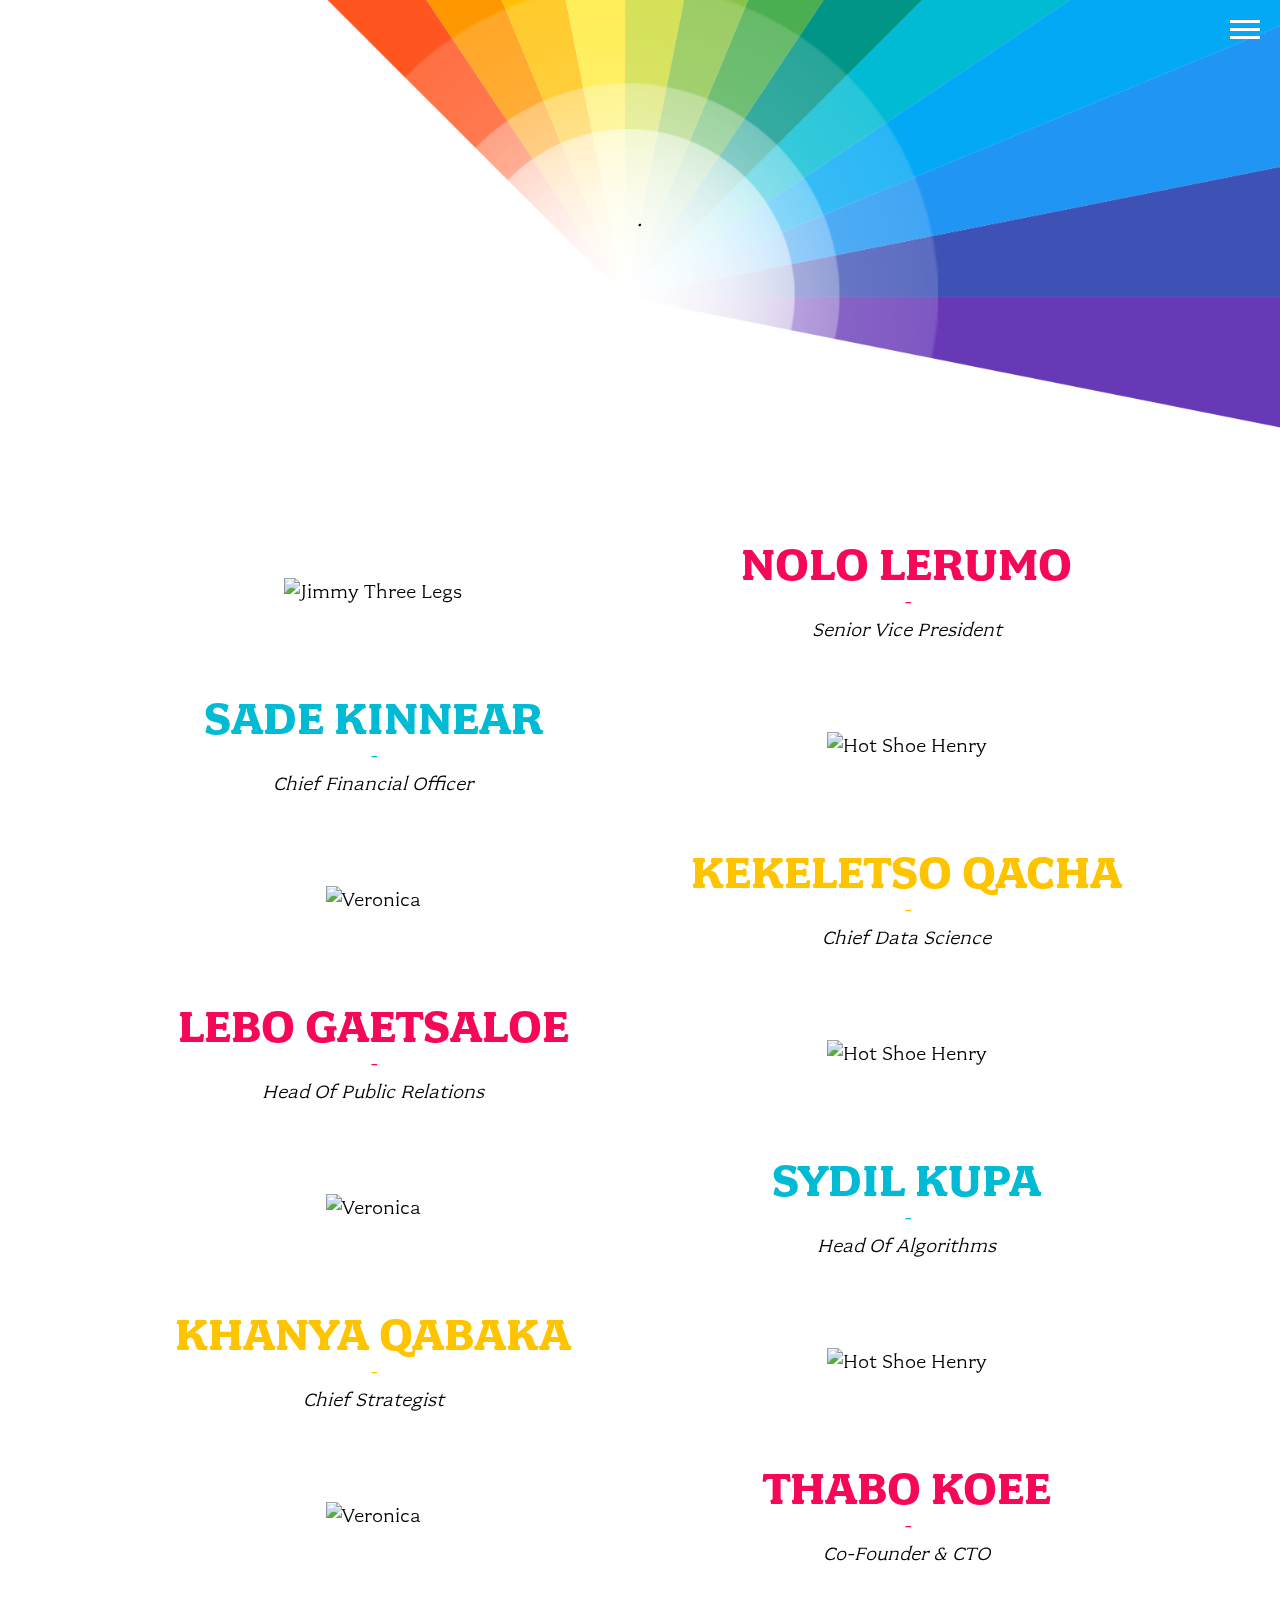
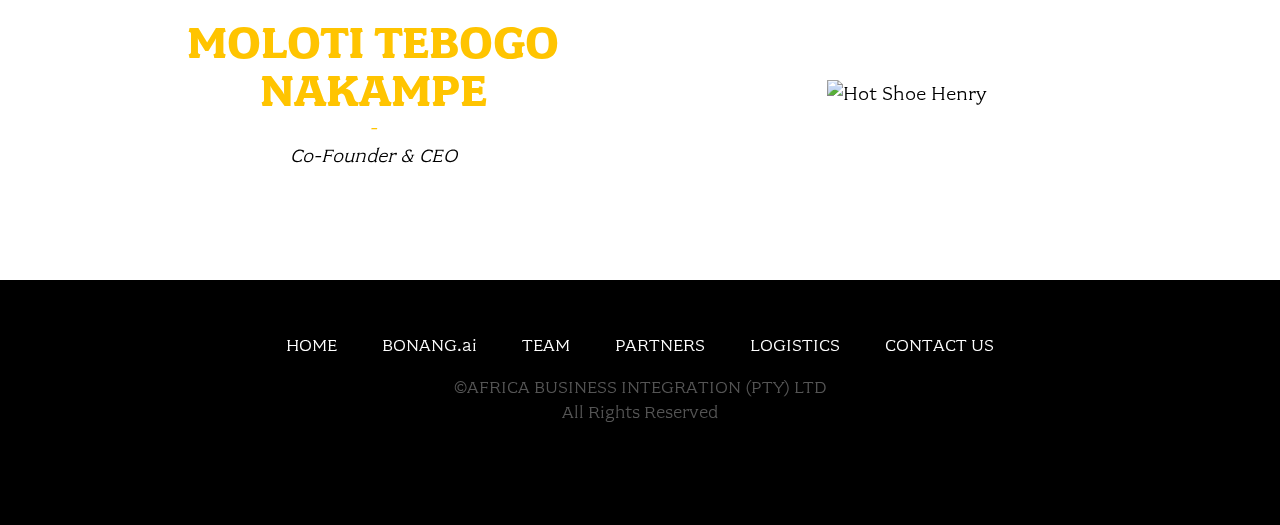
==== bonang.html @ 04b6ffc6 "Initial commit" ====
﻿<!doctype html>
<html class="no-js" lang="">
<head>
    <meta charset="utf-8">
    <meta name="description" content="">
    <meta name="viewport" content="width=device-width, initial-scale=1">
    <title>TEAM</title>

    <link rel="stylesheet" href="css/font.css">
    <link rel="stylesheet" href="css/main.css">

    <script src="js/vendor/modernizr.js"></script>
</head>
<body class="page-bonang">

    <header class="site-header">
        <div class="site-logo dark">TEAM</div>

        <div class="row column medium-8 large-6 xlarge-5 xxlarge-4">
            <h1 class="title"> </h1>
            <p class="content">
                .
            </p>
        </div>

        <nav class="site-nav">
            <ul>
                <li><a href="index.html">HOME</a></li>
                <li><a href="unicorns.html">BONANG.ai</a></li>
                <li><a href="bonang.html">TEAM</a></li>
                <li><a href="investors.html">PARTNERS</a></li>
                <li><a href="faq.html">LOGISTICS</a></li>
                <li><a href="apply.html">CONTACT US</a></li>
            </ul>
        </nav>
        <button type="button" class="btn-menu"><span>Menu</span></button>
    </header>


    <section class="bonang-list">
        <div class="row">
            <div class="bonang jimmy">
                <div class="columns medium-5 large-6 xlarge-5 xlarge-offset-1">
                    <img src="images/nolo.png" alt="Jimmy Three Legs">
                </div>

                <div class="columns medium-7 large-6 xlarge-5 xxlarge-4">
                    <h2 class="title">Nolo Lerumo</h2>
                    <div class="subtitle"></div>
                    <p class="content">
                        Senior Vice President
                    </p>
                </div>
            </div>
        </div>

        <div class="row">
            <div class="bonang henry">
                <div class="columns medium-5 medium-push-7 large-6 large-push-6 xlarge-5 xlarge-offset-1 xlarge-push-5">
                    <img src="images/sade.png" alt="Hot Shoe Henry">
                </div>

                <div class="columns medium-7 medium-pull-5 large-6 large-pull-6 xlarge-5 xlarge-pull-5 xxlarge-4 xxlarge-offset-1">
                    <h2 class="title">Sade Kinnear</h2>
                    <div class="subtitle"></div>
                    <p class="content">
                        Chief Financial Officer
                    </p>
                </div>
            </div>
        </div>

        <div class="row">
            <div class="bonang veronica">
                <div class="columns medium-5 large-6 xlarge-5 xlarge-offset-1">
                    <img src="images/keke.png" alt="Veronica">
                </div>

                <div class="columns medium-7 large-6 xlarge-5 xxlarge-4">
                    <h2 class="title">Kekeletso Qacha</h2>
                    <div class="subtitle"></div>
                    <p class="content">
                        Chief Data Science
                    </p>
                </div>
            </div>
        </div>

        <div class="row">
            <div class="bonang mol">
                <div class="columns medium-5 medium-push-7 large-6 large-push-6 xlarge-5 xlarge-offset-1 xlarge-push-5">
                    <img src="images/Lebo.png" alt="Hot Shoe Henry">
                </div>

                <div class="columns medium-7 medium-pull-5 large-6 large-pull-6 xlarge-5 xlarge-pull-5 xxlarge-4 xxlarge-offset-1">
                    <h2 class="title">Lebo Gaetsaloe</h2>
                    <div class="subtitle"></div>
                    <p class="content">
                        Head Of Public Relations
                    </p>
                </div>
            </div>
        </div>

        <div class="row">
            <div class="bonang thabo">
                <div class="columns medium-5 large-6 xlarge-5 xlarge-offset-1">
                    <img src="images/Sydil.png" alt="Veronica">
                </div>

                <div class="columns medium-7 large-6 xlarge-5 xxlarge-4">
                    <h2 class="title">Sydil Kupa</h2>
                    <div class="subtitle"></div>
                    <p class="content">
                        Head Of Algorithms
                    </p>
                </div>
            </div>
        </div>

        <div class="row">
            <div class="bonang nolo">
                <div class="columns medium-5 medium-push-7 large-6 large-push-6 xlarge-5 xlarge-offset-1 xlarge-push-5">
                    <img src="images/khanya.png" alt="Hot Shoe Henry">
                </div>

                <div class="columns medium-7 medium-pull-5 large-6 large-pull-6 xlarge-5 xlarge-pull-5 xxlarge-4 xxlarge-offset-1">
                    <h2 class="title">Khanya Qabaka</h2>
                    <div class="subtitle"></div>
                    <p class="content">
                        Chief Strategist
                    </p>
                </div>
            </div>
        </div>

        <div class="row">
            <div class="bonang sade">
                <div class="columns medium-5 large-6 xlarge-5 xlarge-offset-1">
                    <img src="images/thabo.png" alt="Veronica">
                </div>

                <div class="columns medium-7 large-6 xlarge-5 xxlarge-4">
                    <h2 class="title">Thabo Koee</h2>
                    <div class="subtitle"></div>
                    <p class="content">
                        Co-Founder &amp; CTO
                    </p>
                </div>
            </div>
        </div>

        <div class="row">
            <div class="bonang nolo">
                <div class="columns medium-5 medium-push-7 large-6 large-push-6 xlarge-5 xlarge-offset-1 xlarge-push-5">
                    <img src="images/mol.png" alt="Hot Shoe Henry">
                </div>

                <div class="columns medium-7 medium-pull-5 large-6 large-pull-6 xlarge-5 xlarge-pull-5 xxlarge-4 xxlarge-offset-1">
                    <h2 class="title">Moloti Tebogo Nakampe</h2>
                    <div class="subtitle"></div>
                    <p class="content">
                        Co-Founder &amp; CEO
                    </p>
                </div>
            </div>
        </div>
    </section>

    <footer class="site-footer">
        <div class="row column">
            <nav class="footer-nav">
                <ul>
                    <li><a href="index.html">HOME</a></li>
                    <li><a href="unicorns.html">BONANG.ai</a></li>
                    <li><a href="bonang.html">TEAM</a></li>
                    <li><a href="investors.html">PARTNERS</a></li>
                    <li><a href="faq.html">LOGISTICS</a></li>
                    <li><a href="apply.html">CONTACT US</a></li>
                </ul>
            </nav>
        </div>

        <div class="row column">
            <div class="footer-legal">
                &copy;AFRICA BUSINESS INTEGRATION (PTY) LTD<br>
                All Rights Reserved
            </div>
        </div>
    </footer>

    <script src="js/vendor.js"></script>

    <script src="js/main.js"></script>
</body>
</html>
---- css/font.css ----
@font-face {
    font-family: "fairplex-wide";
    font-style: normal;
    font-weight: 400;
    src: url("../fonts/fairplex-wide-n4.woff") format("woff2");
}
@font-face {
    font-family: "fairplex-wide";
    font-style: normal;
    font-weight: 700;
    src: url("../fonts/fairplex-wide-n7.woff") format("woff2");
}
---- css/main.css ----
/*! normalize.css v4.2.0 | MIT License | github.com/necolas/normalize.css */html{font-family:sans-serif;line-height:1.15;-ms-text-size-adjust:100%;-webkit-text-size-adjust:100%}body{margin:0}article,aside,footer,header,nav,section{display:block}h1{font-size:2em;margin:.67em 0}figcaption,figure,main{display:block}figure{margin:1em 40px}hr{box-sizing:content-box;height:0;overflow:visible}pre{font-family:monospace,monospace;font-size:1em}a{background-color:transparent;-webkit-text-decoration-skip:objects}a:active,a:hover{outline-width:0}abbr[title]{border-bottom:none;text-decoration:underline;text-decoration:underline dotted}b,strong{font-weight:inherit;font-weight:bolder}code,kbd,samp{font-family:monospace,monospace;font-size:1em}dfn{font-style:italic}mark{background-color:#ff0;color:#000}small{font-size:80%}sub,sup{font-size:75%;line-height:0;position:relative;vertical-align:baseline}sub{bottom:-.25em}sup{top:-.5em}audio,video{display:inline-block}audio:not([controls]){display:none;height:0}img{border-style:none}svg:not(:root){overflow:hidden}button,input,optgroup,select,textarea{font:inherit;margin:0}optgroup{font-weight:700}button,input{overflow:visible}button,select{text-transform:none}[type=reset],[type=submit],button,html [type=button]{-webkit-appearance:button;cursor:pointer}[type=button]::-moz-focus-inner,[type=reset]::-moz-focus-inner,[type=submit]::-moz-focus-inner,button::-moz-focus-inner{border-style:none;padding:0}[type=button]:-moz-focusring,[type=reset]:-moz-focusring,[type=submit]:-moz-focusring,button:-moz-focusring{outline:1px dotted ButtonText}fieldset{border:1px solid silver;margin:0 2px;padding:.35em .625em .75em}legend{box-sizing:border-box;color:inherit;display:table;max-width:100%;padding:0;white-space:normal}progress{display:inline-block;vertical-align:baseline}textarea{overflow:auto}[type=checkbox],[type=radio]{box-sizing:border-box;padding:0}[type=number]::-webkit-inner-spin-button,[type=number]::-webkit-outer-spin-button{height:auto}[type=search]{-webkit-appearance:textfield;outline-offset:-2px}[type=search]::-webkit-search-cancel-button,[type=search]::-webkit-search-decoration{-webkit-appearance:none}::-webkit-file-upload-button{-webkit-appearance:button;font:inherit}details,menu{display:block}summary{display:list-item}canvas{display:inline-block}[hidden],template{display:none}.row{max-width:96.875rem;margin-left:auto;margin-right:auto}.row:after,.row:before{content:' ';display:table}.row:after{clear:both}.row.collapse>.column,.row.collapse>.columns{padding-left:0;padding-right:0}.row .row{max-width:none;margin-left:-.625rem;margin-right:-.625rem}@media screen and (min-width:40em){.row .row{margin-left:-.9375rem;margin-right:-.9375rem}}.row .row.collapse{margin-left:0;margin-right:0}.row.expanded{max-width:none}.row.expanded .row{margin-left:auto;margin-right:auto}.column,.columns{width:100%;float:left;padding-left:.625rem;padding-right:.625rem}@media screen and (min-width:40em){.column,.columns{padding-left:.9375rem;padding-right:.9375rem}}.column:last-child:not(:first-child),.columns:last-child:not(:first-child){float:right}.column.end:last-child:last-child,.end.columns:last-child:last-child{float:left}.column.row.row,.row.row.columns{float:none}.row .column.row.row,.row .row.row.columns{padding-left:0;padding-right:0;margin-left:0;margin-right:0}.small-1{width:8.3333333333%}.small-push-1{position:relative;left:8.3333333333%}.small-pull-1{position:relative;left:-8.3333333333%}.small-offset-0{margin-left:0}.small-2{width:16.6666666667%}.small-push-2{position:relative;left:16.6666666667%}.small-pull-2{position:relative;left:-16.6666666667%}.small-offset-1{margin-left:8.3333333333%}.small-3{width:25%}.small-push-3{position:relative;left:25%}.small-pull-3{position:relative;left:-25%}.small-offset-2{margin-left:16.6666666667%}.small-4{width:33.3333333333%}.small-push-4{position:relative;left:33.3333333333%}.small-pull-4{position:relative;left:-33.3333333333%}.small-offset-3{margin-left:25%}.small-5{width:41.6666666667%}.small-push-5{position:relative;left:41.6666666667%}.small-pull-5{position:relative;left:-41.6666666667%}.small-offset-4{margin-left:33.3333333333%}.small-6{width:50%}.small-push-6{position:relative;left:50%}.small-pull-6{position:relative;left:-50%}.small-offset-5{margin-left:41.6666666667%}.small-7{width:58.3333333333%}.small-push-7{position:relative;left:58.3333333333%}.small-pull-7{position:relative;left:-58.3333333333%}.small-offset-6{margin-left:50%}.small-8{width:66.6666666667%}.small-push-8{position:relative;left:66.6666666667%}.small-pull-8{position:relative;left:-66.6666666667%}.small-offset-7{margin-left:58.3333333333%}.small-9{width:75%}.small-push-9{position:relative;left:75%}.small-pull-9{position:relative;left:-75%}.small-offset-8{margin-left:66.6666666667%}.small-10{width:83.3333333333%}.small-push-10{position:relative;left:83.3333333333%}.small-pull-10{position:relative;left:-83.3333333333%}.small-offset-9{margin-left:75%}.small-11{width:91.6666666667%}.small-push-11{position:relative;left:91.6666666667%}.small-pull-11{position:relative;left:-91.6666666667%}.small-offset-10{margin-left:83.3333333333%}.small-12{width:100%}.small-offset-11{margin-left:91.6666666667%}.small-up-1>.column,.small-up-1>.columns{width:100%;float:left}.small-up-1>.column:nth-of-type(1n),.small-up-1>.columns:nth-of-type(1n){clear:none}.small-up-1>.column:nth-of-type(1n+1),.small-up-1>.columns:nth-of-type(1n+1){clear:both}.small-up-1>.column:last-child,.small-up-1>.columns:last-child{float:left}.small-up-2>.column,.small-up-2>.columns{width:50%;float:left}.small-up-2>.column:nth-of-type(1n),.small-up-2>.columns:nth-of-type(1n){clear:none}.small-up-2>.column:nth-of-type(2n+1),.small-up-2>.columns:nth-of-type(2n+1){clear:both}.small-up-2>.column:last-child,.small-up-2>.columns:last-child{float:left}.small-up-3>.column,.small-up-3>.columns{width:33.3333333333%;float:left}.small-up-3>.column:nth-of-type(1n),.small-up-3>.columns:nth-of-type(1n){clear:none}.small-up-3>.column:nth-of-type(3n+1),.small-up-3>.columns:nth-of-type(3n+1){clear:both}.small-up-3>.column:last-child,.small-up-3>.columns:last-child{float:left}.small-up-4>.column,.small-up-4>.columns{width:25%;float:left}.small-up-4>.column:nth-of-type(1n),.small-up-4>.columns:nth-of-type(1n){clear:none}.small-up-4>.column:nth-of-type(4n+1),.small-up-4>.columns:nth-of-type(4n+1){clear:both}.small-up-4>.column:last-child,.small-up-4>.columns:last-child{float:left}.small-up-5>.column,.small-up-5>.columns{width:20%;float:left}.small-up-5>.column:nth-of-type(1n),.small-up-5>.columns:nth-of-type(1n){clear:none}.small-up-5>.column:nth-of-type(5n+1),.small-up-5>.columns:nth-of-type(5n+1){clear:both}.small-up-5>.column:last-child,.small-up-5>.columns:last-child{float:left}.small-up-6>.column,.small-up-6>.columns{width:16.6666666667%;float:left}.small-up-6>.column:nth-of-type(1n),.small-up-6>.columns:nth-of-type(1n){clear:none}.small-up-6>.column:nth-of-type(6n+1),.small-up-6>.columns:nth-of-type(6n+1){clear:both}.small-up-6>.column:last-child,.small-up-6>.columns:last-child{float:left}.small-up-7>.column,.small-up-7>.columns{width:14.2857142857%;float:left}.small-up-7>.column:nth-of-type(1n),.small-up-7>.columns:nth-of-type(1n){clear:none}.small-up-7>.column:nth-of-type(7n+1),.small-up-7>.columns:nth-of-type(7n+1){clear:both}.small-up-7>.column:last-child,.small-up-7>.columns:last-child{float:left}.small-up-8>.column,.small-up-8>.columns{width:12.5%;float:left}.small-up-8>.column:nth-of-type(1n),.small-up-8>.columns:nth-of-type(1n){clear:none}.small-up-8>.column:nth-of-type(8n+1),.small-up-8>.columns:nth-of-type(8n+1){clear:both}.small-up-8>.column:last-child,.small-up-8>.columns:last-child{float:left}.small-collapse>.column,.small-collapse>.columns{padding-left:0;padding-right:0}.expanded.row .small-collapse.row,.small-collapse .row{margin-left:0;margin-right:0}.small-uncollapse>.column,.small-uncollapse>.columns{padding-left:.625rem;padding-right:.625rem}.small-centered{float:none;margin-left:auto;margin-right:auto}.small-pull-0,.small-push-0,.small-uncentered{position:static;margin-left:0;margin-right:0;float:left}@media screen and (min-width:40em){.medium-1{width:8.3333333333%}.medium-push-1{position:relative;left:8.3333333333%}.medium-pull-1{position:relative;left:-8.3333333333%}.medium-offset-0{margin-left:0}.medium-2{width:16.6666666667%}.medium-push-2{position:relative;left:16.6666666667%}.medium-pull-2{position:relative;left:-16.6666666667%}.medium-offset-1{margin-left:8.3333333333%}.medium-3{width:25%}.medium-push-3{position:relative;left:25%}.medium-pull-3{position:relative;left:-25%}.medium-offset-2{margin-left:16.6666666667%}.medium-4{width:33.3333333333%}.medium-push-4{position:relative;left:33.3333333333%}.medium-pull-4{position:relative;left:-33.3333333333%}.medium-offset-3{margin-left:25%}.medium-5{width:41.6666666667%}.medium-push-5{position:relative;left:41.6666666667%}.medium-pull-5{position:relative;left:-41.6666666667%}.medium-offset-4{margin-left:33.3333333333%}.medium-6{width:50%}.medium-push-6{position:relative;left:50%}.medium-pull-6{position:relative;left:-50%}.medium-offset-5{margin-left:41.6666666667%}.medium-7{width:58.3333333333%}.medium-push-7{position:relative;left:58.3333333333%}.medium-pull-7{position:relative;left:-58.3333333333%}.medium-offset-6{margin-left:50%}.medium-8{width:66.6666666667%}.medium-push-8{position:relative;left:66.6666666667%}.medium-pull-8{position:relative;left:-66.6666666667%}.medium-offset-7{margin-left:58.3333333333%}.medium-9{width:75%}.medium-push-9{position:relative;left:75%}.medium-pull-9{position:relative;left:-75%}.medium-offset-8{margin-left:66.6666666667%}.medium-10{width:83.3333333333%}.medium-push-10{position:relative;left:83.3333333333%}.medium-pull-10{position:relative;left:-83.3333333333%}.medium-offset-9{margin-left:75%}.medium-11{width:91.6666666667%}.medium-push-11{position:relative;left:91.6666666667%}.medium-pull-11{position:relative;left:-91.6666666667%}.medium-offset-10{margin-left:83.3333333333%}.medium-12{width:100%}.medium-offset-11{margin-left:91.6666666667%}.medium-up-1>.column,.medium-up-1>.columns{width:100%;float:left}.medium-up-1>.column:nth-of-type(1n),.medium-up-1>.columns:nth-of-type(1n){clear:none}.medium-up-1>.column:nth-of-type(1n+1),.medium-up-1>.columns:nth-of-type(1n+1){clear:both}.medium-up-1>.column:last-child,.medium-up-1>.columns:last-child{float:left}.medium-up-2>.column,.medium-up-2>.columns{width:50%;float:left}.medium-up-2>.column:nth-of-type(1n),.medium-up-2>.columns:nth-of-type(1n){clear:none}.medium-up-2>.column:nth-of-type(2n+1),.medium-up-2>.columns:nth-of-type(2n+1){clear:both}.medium-up-2>.column:last-child,.medium-up-2>.columns:last-child{float:left}.medium-up-3>.column,.medium-up-3>.columns{width:33.3333333333%;float:left}.medium-up-3>.column:nth-of-type(1n),.medium-up-3>.columns:nth-of-type(1n){clear:none}.medium-up-3>.column:nth-of-type(3n+1),.medium-up-3>.columns:nth-of-type(3n+1){clear:both}.medium-up-3>.column:last-child,.medium-up-3>.columns:last-child{float:left}.medium-up-4>.column,.medium-up-4>.columns{width:25%;float:left}.medium-up-4>.column:nth-of-type(1n),.medium-up-4>.columns:nth-of-type(1n){clear:none}.medium-up-4>.column:nth-of-type(4n+1),.medium-up-4>.columns:nth-of-type(4n+1){clear:both}.medium-up-4>.column:last-child,.medium-up-4>.columns:last-child{float:left}.medium-up-5>.column,.medium-up-5>.columns{width:20%;float:left}.medium-up-5>.column:nth-of-type(1n),.medium-up-5>.columns:nth-of-type(1n){clear:none}.medium-up-5>.column:nth-of-type(5n+1),.medium-up-5>.columns:nth-of-type(5n+1){clear:both}.medium-up-5>.column:last-child,.medium-up-5>.columns:last-child{float:left}.medium-up-6>.column,.medium-up-6>.columns{width:16.6666666667%;float:left}.medium-up-6>.column:nth-of-type(1n),.medium-up-6>.columns:nth-of-type(1n){clear:none}.medium-up-6>.column:nth-of-type(6n+1),.medium-up-6>.columns:nth-of-type(6n+1){clear:both}.medium-up-6>.column:last-child,.medium-up-6>.columns:last-child{float:left}.medium-up-7>.column,.medium-up-7>.columns{width:14.2857142857%;float:left}.medium-up-7>.column:nth-of-type(1n),.medium-up-7>.columns:nth-of-type(1n){clear:none}.medium-up-7>.column:nth-of-type(7n+1),.medium-up-7>.columns:nth-of-type(7n+1){clear:both}.medium-up-7>.column:last-child,.medium-up-7>.columns:last-child{float:left}.medium-up-8>.column,.medium-up-8>.columns{width:12.5%;float:left}.medium-up-8>.column:nth-of-type(1n),.medium-up-8>.columns:nth-of-type(1n){clear:none}.medium-up-8>.column:nth-of-type(8n+1),.medium-up-8>.columns:nth-of-type(8n+1){clear:both}.medium-up-8>.column:last-child,.medium-up-8>.columns:last-child{float:left}.medium-collapse>.column,.medium-collapse>.columns{padding-left:0;padding-right:0}.expanded.row .medium-collapse.row,.medium-collapse .row{margin-left:0;margin-right:0}.medium-uncollapse>.column,.medium-uncollapse>.columns{padding-left:.9375rem;padding-right:.9375rem}.medium-centered{float:none;margin-left:auto;margin-right:auto}.medium-pull-0,.medium-push-0,.medium-uncentered{position:static;margin-left:0;margin-right:0;float:left}}@media screen and (min-width:64em){.large-1{width:8.3333333333%}.large-push-1{position:relative;left:8.3333333333%}.large-pull-1{position:relative;left:-8.3333333333%}.large-offset-0{margin-left:0}.large-2{width:16.6666666667%}.large-push-2{position:relative;left:16.6666666667%}.large-pull-2{position:relative;left:-16.6666666667%}.large-offset-1{margin-left:8.3333333333%}.large-3{width:25%}.large-push-3{position:relative;left:25%}.large-pull-3{position:relative;left:-25%}.large-offset-2{margin-left:16.6666666667%}.large-4{width:33.3333333333%}.large-push-4{position:relative;left:33.3333333333%}.large-pull-4{position:relative;left:-33.3333333333%}.large-offset-3{margin-left:25%}.large-5{width:41.6666666667%}.large-push-5{position:relative;left:41.6666666667%}.large-pull-5{position:relative;left:-41.6666666667%}.large-offset-4{margin-left:33.3333333333%}.large-6{width:50%}.large-push-6{position:relative;left:50%}.large-pull-6{position:relative;left:-50%}.large-offset-5{margin-left:41.6666666667%}.large-7{width:58.3333333333%}.large-push-7{position:relative;left:58.3333333333%}.large-pull-7{position:relative;left:-58.3333333333%}.large-offset-6{margin-left:50%}.large-8{width:66.6666666667%}.large-push-8{position:relative;left:66.6666666667%}.large-pull-8{position:relative;left:-66.6666666667%}.large-offset-7{margin-left:58.3333333333%}.large-9{width:75%}.large-push-9{position:relative;left:75%}.large-pull-9{position:relative;left:-75%}.large-offset-8{margin-left:66.6666666667%}.large-10{width:83.3333333333%}.large-push-10{position:relative;left:83.3333333333%}.large-pull-10{position:relative;left:-83.3333333333%}.large-offset-9{margin-left:75%}.large-11{width:91.6666666667%}.large-push-11{position:relative;left:91.6666666667%}.large-pull-11{position:relative;left:-91.6666666667%}.large-offset-10{margin-left:83.3333333333%}.large-12{width:100%}.large-offset-11{margin-left:91.6666666667%}.large-up-1>.column,.large-up-1>.columns{width:100%;float:left}.large-up-1>.column:nth-of-type(1n),.large-up-1>.columns:nth-of-type(1n){clear:none}.large-up-1>.column:nth-of-type(1n+1),.large-up-1>.columns:nth-of-type(1n+1){clear:both}.large-up-1>.column:last-child,.large-up-1>.columns:last-child{float:left}.large-up-2>.column,.large-up-2>.columns{width:50%;float:left}.large-up-2>.column:nth-of-type(1n),.large-up-2>.columns:nth-of-type(1n){clear:none}.large-up-2>.column:nth-of-type(2n+1),.large-up-2>.columns:nth-of-type(2n+1){clear:both}.large-up-2>.column:last-child,.large-up-2>.columns:last-child{float:left}.large-up-3>.column,.large-up-3>.columns{width:33.3333333333%;float:left}.large-up-3>.column:nth-of-type(1n),.large-up-3>.columns:nth-of-type(1n){clear:none}.large-up-3>.column:nth-of-type(3n+1),.large-up-3>.columns:nth-of-type(3n+1){clear:both}.large-up-3>.column:last-child,.large-up-3>.columns:last-child{float:left}.large-up-4>.column,.large-up-4>.columns{width:25%;float:left}.large-up-4>.column:nth-of-type(1n),.large-up-4>.columns:nth-of-type(1n){clear:none}.large-up-4>.column:nth-of-type(4n+1),.large-up-4>.columns:nth-of-type(4n+1){clear:both}.large-up-4>.column:last-child,.large-up-4>.columns:last-child{float:left}.large-up-5>.column,.large-up-5>.columns{width:20%;float:left}.large-up-5>.column:nth-of-type(1n),.large-up-5>.columns:nth-of-type(1n){clear:none}.large-up-5>.column:nth-of-type(5n+1),.large-up-5>.columns:nth-of-type(5n+1){clear:both}.large-up-5>.column:last-child,.large-up-5>.columns:last-child{float:left}.large-up-6>.column,.large-up-6>.columns{width:16.6666666667%;float:left}.large-up-6>.column:nth-of-type(1n),.large-up-6>.columns:nth-of-type(1n){clear:none}.large-up-6>.column:nth-of-type(6n+1),.large-up-6>.columns:nth-of-type(6n+1){clear:both}.large-up-6>.column:last-child,.large-up-6>.columns:last-child{float:left}.large-up-7>.column,.large-up-7>.columns{width:14.2857142857%;float:left}.large-up-7>.column:nth-of-type(1n),.large-up-7>.columns:nth-of-type(1n){clear:none}.large-up-7>.column:nth-of-type(7n+1),.large-up-7>.columns:nth-of-type(7n+1){clear:both}.large-up-7>.column:last-child,.large-up-7>.columns:last-child{float:left}.large-up-8>.column,.large-up-8>.columns{width:12.5%;float:left}.large-up-8>.column:nth-of-type(1n),.large-up-8>.columns:nth-of-type(1n){clear:none}.large-up-8>.column:nth-of-type(8n+1),.large-up-8>.columns:nth-of-type(8n+1){clear:both}.large-up-8>.column:last-child,.large-up-8>.columns:last-child{float:left}.large-collapse>.column,.large-collapse>.columns{padding-left:0;padding-right:0}.expanded.row .large-collapse.row,.large-collapse .row{margin-left:0;margin-right:0}.large-uncollapse>.column,.large-uncollapse>.columns{padding-left:.9375rem;padding-right:.9375rem}.large-centered{float:none;margin-left:auto;margin-right:auto}.large-pull-0,.large-push-0,.large-uncentered{position:static;margin-left:0;margin-right:0;float:left}}@media screen and (min-width:75em){.xlarge-1{width:8.3333333333%}.xlarge-push-1{position:relative;left:8.3333333333%}.xlarge-pull-1{position:relative;left:-8.3333333333%}.xlarge-offset-0{margin-left:0}.xlarge-2{width:16.6666666667%}.xlarge-push-2{position:relative;left:16.6666666667%}.xlarge-pull-2{position:relative;left:-16.6666666667%}.xlarge-offset-1{margin-left:8.3333333333%}.xlarge-3{width:25%}.xlarge-push-3{position:relative;left:25%}.xlarge-pull-3{position:relative;left:-25%}.xlarge-offset-2{margin-left:16.6666666667%}.xlarge-4{width:33.3333333333%}.xlarge-push-4{position:relative;left:33.3333333333%}.xlarge-pull-4{position:relative;left:-33.3333333333%}.xlarge-offset-3{margin-left:25%}.xlarge-5{width:41.6666666667%}.xlarge-push-5{position:relative;left:41.6666666667%}.xlarge-pull-5{position:relative;left:-41.6666666667%}.xlarge-offset-4{margin-left:33.3333333333%}.xlarge-6{width:50%}.xlarge-push-6{position:relative;left:50%}.xlarge-pull-6{position:relative;left:-50%}.xlarge-offset-5{margin-left:41.6666666667%}.xlarge-7{width:58.3333333333%}.xlarge-push-7{position:relative;left:58.3333333333%}.xlarge-pull-7{position:relative;left:-58.3333333333%}.xlarge-offset-6{margin-left:50%}.xlarge-8{width:66.6666666667%}.xlarge-push-8{position:relative;left:66.6666666667%}.xlarge-pull-8{position:relative;left:-66.6666666667%}.xlarge-offset-7{margin-left:58.3333333333%}.xlarge-9{width:75%}.xlarge-push-9{position:relative;left:75%}.xlarge-pull-9{position:relative;left:-75%}.xlarge-offset-8{margin-left:66.6666666667%}.xlarge-10{width:83.3333333333%}.xlarge-push-10{position:relative;left:83.3333333333%}.xlarge-pull-10{position:relative;left:-83.3333333333%}.xlarge-offset-9{margin-left:75%}.xlarge-11{width:91.6666666667%}.xlarge-push-11{position:relative;left:91.6666666667%}.xlarge-pull-11{position:relative;left:-91.6666666667%}.xlarge-offset-10{margin-left:83.3333333333%}.xlarge-12{width:100%}.xlarge-offset-11{margin-left:91.6666666667%}.xlarge-up-1>.column,.xlarge-up-1>.columns{width:100%;float:left}.xlarge-up-1>.column:nth-of-type(1n),.xlarge-up-1>.columns:nth-of-type(1n){clear:none}.xlarge-up-1>.column:nth-of-type(1n+1),.xlarge-up-1>.columns:nth-of-type(1n+1){clear:both}.xlarge-up-1>.column:last-child,.xlarge-up-1>.columns:last-child{float:left}.xlarge-up-2>.column,.xlarge-up-2>.columns{width:50%;float:left}.xlarge-up-2>.column:nth-of-type(1n),.xlarge-up-2>.columns:nth-of-type(1n){clear:none}.xlarge-up-2>.column:nth-of-type(2n+1),.xlarge-up-2>.columns:nth-of-type(2n+1){clear:both}.xlarge-up-2>.column:last-child,.xlarge-up-2>.columns:last-child{float:left}.xlarge-up-3>.column,.xlarge-up-3>.columns{width:33.3333333333%;float:left}.xlarge-up-3>.column:nth-of-type(1n),.xlarge-up-3>.columns:nth-of-type(1n){clear:none}.xlarge-up-3>.column:nth-of-type(3n+1),.xlarge-up-3>.columns:nth-of-type(3n+1){clear:both}.xlarge-up-3>.column:last-child,.xlarge-up-3>.columns:last-child{float:left}.xlarge-up-4>.column,.xlarge-up-4>.columns{width:25%;float:left}.xlarge-up-4>.column:nth-of-type(1n),.xlarge-up-4>.columns:nth-of-type(1n){clear:none}.xlarge-up-4>.column:nth-of-type(4n+1),.xlarge-up-4>.columns:nth-of-type(4n+1){clear:both}.xlarge-up-4>.column:last-child,.xlarge-up-4>.columns:last-child{float:left}.xlarge-up-5>.column,.xlarge-up-5>.columns{width:20%;float:left}.xlarge-up-5>.column:nth-of-type(1n),.xlarge-up-5>.columns:nth-of-type(1n){clear:none}.xlarge-up-5>.column:nth-of-type(5n+1),.xlarge-up-5>.columns:nth-of-type(5n+1){clear:both}.xlarge-up-5>.column:last-child,.xlarge-up-5>.columns:last-child{float:left}.xlarge-up-6>.column,.xlarge-up-6>.columns{width:16.6666666667%;float:left}.xlarge-up-6>.column:nth-of-type(1n),.xlarge-up-6>.columns:nth-of-type(1n){clear:none}.xlarge-up-6>.column:nth-of-type(6n+1),.xlarge-up-6>.columns:nth-of-type(6n+1){clear:both}.xlarge-up-6>.column:last-child,.xlarge-up-6>.columns:last-child{float:left}.xlarge-up-7>.column,.xlarge-up-7>.columns{width:14.2857142857%;float:left}.xlarge-up-7>.column:nth-of-type(1n),.xlarge-up-7>.columns:nth-of-type(1n){clear:none}.xlarge-up-7>.column:nth-of-type(7n+1),.xlarge-up-7>.columns:nth-of-type(7n+1){clear:both}.xlarge-up-7>.column:last-child,.xlarge-up-7>.columns:last-child{float:left}.xlarge-up-8>.column,.xlarge-up-8>.columns{width:12.5%;float:left}.xlarge-up-8>.column:nth-of-type(1n),.xlarge-up-8>.columns:nth-of-type(1n){clear:none}.xlarge-up-8>.column:nth-of-type(8n+1),.xlarge-up-8>.columns:nth-of-type(8n+1){clear:both}.xlarge-up-8>.column:last-child,.xlarge-up-8>.columns:last-child{float:left}.xlarge-collapse>.column,.xlarge-collapse>.columns{padding-left:0;padding-right:0}.expanded.row .xlarge-collapse.row,.xlarge-collapse .row{margin-left:0;margin-right:0}.xlarge-uncollapse>.column,.xlarge-uncollapse>.columns{padding-left:.9375rem;padding-right:.9375rem}.xlarge-centered{float:none;margin-left:auto;margin-right:auto}.xlarge-pull-0,.xlarge-push-0,.xlarge-uncentered{position:static;margin-left:0;margin-right:0;float:left}}@media screen and (min-width:90em){.xxlarge-1{width:8.3333333333%}.xxlarge-push-1{position:relative;left:8.3333333333%}.xxlarge-pull-1{position:relative;left:-8.3333333333%}.xxlarge-offset-0{margin-left:0}.xxlarge-2{width:16.6666666667%}.xxlarge-push-2{position:relative;left:16.6666666667%}.xxlarge-pull-2{position:relative;left:-16.6666666667%}.xxlarge-offset-1{margin-left:8.3333333333%}.xxlarge-3{width:25%}.xxlarge-push-3{position:relative;left:25%}.xxlarge-pull-3{position:relative;left:-25%}.xxlarge-offset-2{margin-left:16.6666666667%}.xxlarge-4{width:33.3333333333%}.xxlarge-push-4{position:relative;left:33.3333333333%}.xxlarge-pull-4{position:relative;left:-33.3333333333%}.xxlarge-offset-3{margin-left:25%}.xxlarge-5{width:41.6666666667%}.xxlarge-push-5{position:relative;left:41.6666666667%}.xxlarge-pull-5{position:relative;left:-41.6666666667%}.xxlarge-offset-4{margin-left:33.3333333333%}.xxlarge-6{width:50%}.xxlarge-push-6{position:relative;left:50%}.xxlarge-pull-6{position:relative;left:-50%}.xxlarge-offset-5{margin-left:41.6666666667%}.xxlarge-7{width:58.3333333333%}.xxlarge-push-7{position:relative;left:58.3333333333%}.xxlarge-pull-7{position:relative;left:-58.3333333333%}.xxlarge-offset-6{margin-left:50%}.xxlarge-8{width:66.6666666667%}.xxlarge-push-8{position:relative;left:66.6666666667%}.xxlarge-pull-8{position:relative;left:-66.6666666667%}.xxlarge-offset-7{margin-left:58.3333333333%}.xxlarge-9{width:75%}.xxlarge-push-9{position:relative;left:75%}.xxlarge-pull-9{position:relative;left:-75%}.xxlarge-offset-8{margin-left:66.6666666667%}.xxlarge-10{width:83.3333333333%}.xxlarge-push-10{position:relative;left:83.3333333333%}.xxlarge-pull-10{position:relative;left:-83.3333333333%}.xxlarge-offset-9{margin-left:75%}.xxlarge-11{width:91.6666666667%}.xxlarge-push-11{position:relative;left:91.6666666667%}.xxlarge-pull-11{position:relative;left:-91.6666666667%}.xxlarge-offset-10{margin-left:83.3333333333%}.xxlarge-12{width:100%}.xxlarge-offset-11{margin-left:91.6666666667%}.xxlarge-up-1>.column,.xxlarge-up-1>.columns{width:100%;float:left}.xxlarge-up-1>.column:nth-of-type(1n),.xxlarge-up-1>.columns:nth-of-type(1n){clear:none}.xxlarge-up-1>.column:nth-of-type(1n+1),.xxlarge-up-1>.columns:nth-of-type(1n+1){clear:both}.xxlarge-up-1>.column:last-child,.xxlarge-up-1>.columns:last-child{float:left}.xxlarge-up-2>.column,.xxlarge-up-2>.columns{width:50%;float:left}.xxlarge-up-2>.column:nth-of-type(1n),.xxlarge-up-2>.columns:nth-of-type(1n){clear:none}.xxlarge-up-2>.column:nth-of-type(2n+1),.xxlarge-up-2>.columns:nth-of-type(2n+1){clear:both}.xxlarge-up-2>.column:last-child,.xxlarge-up-2>.columns:last-child{float:left}.xxlarge-up-3>.column,.xxlarge-up-3>.columns{width:33.3333333333%;float:left}.xxlarge-up-3>.column:nth-of-type(1n),.xxlarge-up-3>.columns:nth-of-type(1n){clear:none}.xxlarge-up-3>.column:nth-of-type(3n+1),.xxlarge-up-3>.columns:nth-of-type(3n+1){clear:both}.xxlarge-up-3>.column:last-child,.xxlarge-up-3>.columns:last-child{float:left}.xxlarge-up-4>.column,.xxlarge-up-4>.columns{width:25%;float:left}.xxlarge-up-4>.column:nth-of-type(1n),.xxlarge-up-4>.columns:nth-of-type(1n){clear:none}.xxlarge-up-4>.column:nth-of-type(4n+1),.xxlarge-up-4>.columns:nth-of-type(4n+1){clear:both}.xxlarge-up-4>.column:last-child,.xxlarge-up-4>.columns:last-child{float:left}.xxlarge-up-5>.column,.xxlarge-up-5>.columns{width:20%;float:left}.xxlarge-up-5>.column:nth-of-type(1n),.xxlarge-up-5>.columns:nth-of-type(1n){clear:none}.xxlarge-up-5>.column:nth-of-type(5n+1),.xxlarge-up-5>.columns:nth-of-type(5n+1){clear:both}.xxlarge-up-5>.column:last-child,.xxlarge-up-5>.columns:last-child{float:left}.xxlarge-up-6>.column,.xxlarge-up-6>.columns{width:16.6666666667%;float:left}.xxlarge-up-6>.column:nth-of-type(1n),.xxlarge-up-6>.columns:nth-of-type(1n){clear:none}.xxlarge-up-6>.column:nth-of-type(6n+1),.xxlarge-up-6>.columns:nth-of-type(6n+1){clear:both}.xxlarge-up-6>.column:last-child,.xxlarge-up-6>.columns:last-child{float:left}.xxlarge-up-7>.column,.xxlarge-up-7>.columns{width:14.2857142857%;float:left}.xxlarge-up-7>.column:nth-of-type(1n),.xxlarge-up-7>.columns:nth-of-type(1n){clear:none}.xxlarge-up-7>.column:nth-of-type(7n+1),.xxlarge-up-7>.columns:nth-of-type(7n+1){clear:both}.xxlarge-up-7>.column:last-child,.xxlarge-up-7>.columns:last-child{float:left}.xxlarge-up-8>.column,.xxlarge-up-8>.columns{width:12.5%;float:left}.xxlarge-up-8>.column:nth-of-type(1n),.xxlarge-up-8>.columns:nth-of-type(1n){clear:none}.xxlarge-up-8>.column:nth-of-type(8n+1),.xxlarge-up-8>.columns:nth-of-type(8n+1){clear:both}.xxlarge-up-8>.column:last-child,.xxlarge-up-8>.columns:last-child{float:left}.xxlarge-collapse>.column,.xxlarge-collapse>.columns{padding-left:0;padding-right:0}.expanded.row .xxlarge-collapse.row,.xxlarge-collapse .row{margin-left:0;margin-right:0}.xxlarge-uncollapse>.column,.xxlarge-uncollapse>.columns{padding-left:.9375rem;padding-right:.9375rem}.xxlarge-centered{float:none;margin-left:auto;margin-right:auto}.xxlarge-pull-0,.xxlarge-push-0,.xxlarge-uncentered{position:static;margin-left:0;margin-right:0;float:left}}.footer-nav ul,.site-nav ul{margin:0;padding:0;list-style:none}*,:after,:before{box-sizing:border-box}html{line-height:1.4}html.menu-opened{overflow:hidden}body{font-family:fairplex-wide,serif;font-size:125%;-webkit-font-smoothing:antialiased;-moz-osx-font-smoothing:grayscale}h1,h2,h3,h4,h5{line-height:1;margin:0 0 .9375rem;text-transform:uppercase;font-size:1.5rem}@media screen and (min-width:40em){h1,h2,h3,h4,h5{font-size:2.25rem}}@media screen and (min-width:64em){h1,h2,h3,h4,h5{font-size:3rem}}::-webkit-input-placeholder{color:hsla(0,0%,100%,.4);font-style:italic}::-moz-placeholder{color:hsla(0,0%,100%,.4);font-style:italic}:-ms-input-placeholder{color:hsla(0,0%,100%,.4);font-style:italic}a{color:#f50856;text-decoration:none}img{max-width:100%}.content{font-style:italic}.site-nav{background:url(../images/star-pattern.png) 50% hsla(0,0%,100%,.2);-webkit-box-align:center;-ms-flex-align:center;align-items:center;display:-webkit-box;display:-ms-flexbox;display:flex;-webkit-box-pack:center;-ms-flex-pack:center;justify-content:center;text-align:center;position:fixed;top:0;left:0;opacity:0;height:100vh;width:100%;z-index:-1;-webkit-transition:all .2s ease-in-out;transition:all .2s ease-in-out}.menu-opened .site-nav{opacity:1;z-index:100}.site-nav li{margin:.9375rem 0}.site-nav a{color:#000;font-weight:700}.site-nav a:hover{color:#f50856}@media screen and (min-width:40em){.site-nav a{font-size:2.5rem}}@media screen and (min-width:64em){.site-nav a{font-size:3.125rem}}.btn-menu{background:none;width:30px;height:19px;-webkit-appearance:none;-moz-appearance:none;appearance:none;border:none;cursor:pointer;outline:none;position:absolute;padding:0;right:1.25rem;top:1.25rem;z-index:200;text-indent:-999em}.btn-menu span,.btn-menu span:after,.btn-menu span:before{cursor:pointer;width:30px;height:3px}.btn-menu span{display:block;position:relative;background:#fff;-webkit-transition:all 0ms .3s;transition:all 0ms .3s}.btn-menu span:before{bottom:8px;-webkit-transition:bottom .3s cubic-bezier(.23,1,.32,1) .3s,-webkit-transform .3s cubic-bezier(.23,1,.32,1);transition:bottom .3s cubic-bezier(.23,1,.32,1) .3s,-webkit-transform .3s cubic-bezier(.23,1,.32,1);transition:bottom .3s cubic-bezier(.23,1,.32,1) .3s,transform .3s cubic-bezier(.23,1,.32,1);transition:bottom .3s cubic-bezier(.23,1,.32,1) .3s,transform .3s cubic-bezier(.23,1,.32,1),-webkit-transform .3s cubic-bezier(.23,1,.32,1)}.btn-menu span:after,.btn-menu span:before{content:"";position:absolute;left:0;background:#fff}.btn-menu span:after{top:8px;-webkit-transition:top .3s cubic-bezier(.23,1,.32,1) .3s,-webkit-transform .3s cubic-bezier(.23,1,.32,1);transition:top .3s cubic-bezier(.23,1,.32,1) .3s,-webkit-transform .3s cubic-bezier(.23,1,.32,1);transition:top .3s cubic-bezier(.23,1,.32,1) .3s,transform .3s cubic-bezier(.23,1,.32,1);transition:top .3s cubic-bezier(.23,1,.32,1) .3s,transform .3s cubic-bezier(.23,1,.32,1),-webkit-transform .3s cubic-bezier(.23,1,.32,1)}.menu-opened .btn-menu span{background:hsla(0,0%,100%,0)}.menu-opened .btn-menu span:after{background:#000;top:0;-webkit-transform:rotate(45deg);transform:rotate(45deg);-webkit-transition:top .3s cubic-bezier(.23,1,.32,1),-webkit-transform .3s cubic-bezier(.23,1,.32,1) .3s;transition:top .3s cubic-bezier(.23,1,.32,1),-webkit-transform .3s cubic-bezier(.23,1,.32,1) .3s;transition:top .3s cubic-bezier(.23,1,.32,1),transform .3s cubic-bezier(.23,1,.32,1) .3s;transition:top .3s cubic-bezier(.23,1,.32,1),transform .3s cubic-bezier(.23,1,.32,1) .3s,-webkit-transform .3s cubic-bezier(.23,1,.32,1) .3s}.menu-opened .btn-menu span:before{background:#000;bottom:0;-webkit-transform:rotate(-45deg);transform:rotate(-45deg);-webkit-transition:bottom .3s cubic-bezier(.23,1,.32,1),-webkit-transform .3s cubic-bezier(.23,1,.32,1) .3s;transition:bottom .3s cubic-bezier(.23,1,.32,1),-webkit-transform .3s cubic-bezier(.23,1,.32,1) .3s;transition:bottom .3s cubic-bezier(.23,1,.32,1),transform .3s cubic-bezier(.23,1,.32,1) .3s;transition:bottom .3s cubic-bezier(.23,1,.32,1),transform .3s cubic-bezier(.23,1,.32,1) .3s,-webkit-transform .3s cubic-bezier(.23,1,.32,1) .3s}.site-logo{display:block;background:url(../images/wr-logo-white.png) no-repeat;height:3.5rem;width:15.1875rem;text-indent:-999em;margin:0 auto 2.5rem}.site-logo.dark{background:url(../images/wr-logo-black.png) no-repeat}@media screen and (min-width:64em){.site-logo{margin-bottom:6.25rem}}.site-footer{background:#000;padding:2.5rem 0;text-align:center}@media screen and (min-width:40em){.site-footer{padding:3.125rem 0 6.25rem}}.footer-nav{margin-bottom:.9375rem}.footer-nav ul{line-height:1.5}@media screen and (min-width:40em){.footer-nav li{display:inline-block;margin:0 .625rem}}@media screen and (min-width:64em){.footer-nav li{margin:0 1.25rem}}.footer-nav a{color:#fff;font-size:1.125rem}.footer-nav a:hover{color:#f50856}.footer-legal{color:#555;font-size:1.125rem}.page-home .site-header{position:relative}.page-home .site-header .title{background:url(../images/wr-home-top.jpg) no-repeat top;background-size:cover;padding-bottom:70.2753441802%;margin:0;text-indent:-999em;position:relative}@media screen and (min-width:75em){.page-home .site-header .title:after{background:-webkit-linear-gradient(top,transparent,rgba(243,8,85,.85) 99%,rgba(245,8,86,.85));background:linear-gradient(180deg,transparent 0,rgba(243,8,85,.85) 99%,rgba(245,8,86,.85));content:'';height:3.75rem;width:100%;position:absolute;left:0;bottom:0}}.page-home .home-button{-webkit-appearance:none;-moz-appearance:none;appearance:none;background:#fff;border:1px solid transparent;border-radius:1.25rem;color:#f50856;font-size:1.25rem;text-transform:uppercase;padding:.3125rem 1.5625rem;position:absolute;left:50%;bottom:5%;-webkit-transform:translateX(-50%);transform:translateX(-50%);font-weight:700}@media screen and (min-width:40em){.page-home .home-button{bottom:22%}}.home-about{background:#f50856;color:#fff;padding:5rem 0;text-align:center}.home-about-block{margin:2.5rem 0}@media screen and (min-width:64em){.home-about-block{margin:5rem 0 0}}@media screen and (min-width:90em){.home-about-block{max-width:15rem;margin-left:auto;margin-right:auto}}.home-about-block .title{margin:0}.home-about-block .title:before{content:'';display:block;margin:0 auto 1.25rem;height:12.75rem}@media screen and (min-width:64em){.home-about-block .title{font-size:2.375rem}}.home-about-block .content{margin:0}.home-about-block .icon-download:before{background:url(../images/wr-home-block-1.png) no-repeat;width:11rem}.home-about-block .icon-unicorn:before{background:url(../images/wr-home-block-2.png) no-repeat;width:14.75rem}.home-about-block .icon-price:before{background:url(../images/wr-home-block-3.png) no-repeat;width:13.75rem}.home-about-block .icon-success:before{background:url(../images/wr-home-block-4.png) no-repeat;width:14.75rem}.home-story{background:url(../images/wr-home-about.jpg) no-repeat bottom;background-size:cover;color:#fff;text-align:center;padding:5rem 0}@media screen and (min-width:64em){.home-story{height:54.6875rem;display:-webkit-box;display:-ms-flexbox;display:flex;-webkit-box-align:center;-ms-flex-align:center;align-items:center}}@media screen and (min-width:75em){.home-story{height:63.75rem}}.home-sign-up{background:#000;color:#fff;text-align:center;padding:5rem 0}.home-sign-up .icon-w{max-width:50%}@media screen and (min-width:64em){.home-sign-up .icon-w{max-width:100%}}.home-sign-up form{max-width:45rem;margin:1.875rem auto;overflow:hidden}.home-sign-up form input{background:#333;border:1px solid transparent;color:#fff;padding:.3125rem;outline:none;width:100%}@media screen and (min-width:40em){.home-sign-up form input{border-top-left-radius:40px;border-bottom-left-radius:40px;float:left;height:3.4375rem;padding:.3125rem 1.875rem;width:calc(100% - 230px)}}.home-sign-up form button{background:#fff;border:1px solid transparent;color:#000;font-weight:700;text-transform:uppercase;outline:none;width:100%}@media screen and (min-width:40em){.home-sign-up form button{border-top-right-radius:40px;border-bottom-right-radius:40px;float:left;height:3.4375rem;width:14.375rem}}.home-sign-up .apps{margin:1.875rem 0}@media screen and (min-width:40em){.home-sign-up .apps a{margin:0 .3125rem}}.home-sign-up .social a{display:inline-block;text-indent:-999em;height:1.5rem;width:1.5rem;margin:0 .625rem;vertical-align:middle}.home-sign-up .social .icon-fb{background:url(../images/wr-home-facebook.png) no-repeat;height:1.5625rem;width:1.5625rem}.home-sign-up .social .icon-tw{background:url(../images/wr-home-twitter.png) no-repeat}.home-sign-up .social .icon-ig{background:url(../images/wr-home-instagram.png) no-repeat}.home-sign-up .social .icon-wc{background:url(../images/wr-home-wechat.png) no-repeat;width:1.8125rem}.home-sign-up .social .icon-wb{background:url(../images/wr-home-weibo.png) no-repeat;width:1.6875rem}.home-quote{background:url(../images/wr-home-quote.jpg) no-repeat bottom;background-size:cover;color:#fff;text-align:center;padding:5rem 0;line-height:.9}@media screen and (min-width:40em){.home-quote{display:-webkit-box;display:-ms-flexbox;display:flex;-webkit-box-align:center;-ms-flex-align:center;align-items:center}}@media screen and (min-width:64em){.home-quote{height:37.5rem}}@media screen and (min-width:75em){.home-quote{height:50rem}}.home-quote .quote{text-transform:uppercase;font-weight:900;margin-bottom:2.5rem}@media screen and (min-width:40em){.home-quote .quote{font-size:1.875rem}}@media screen and (min-width:64em){.home-quote .quote{font-size:3.125rem}}.home-quote .quoter{font-style:italic}.kraken-callout{background:#00bbd3;color:#fff;text-align:center;padding:5rem 0}@media screen and (min-width:40em){.kraken-callout .row{display:-webkit-box;display:-ms-flexbox;display:flex;-webkit-box-align:center;-ms-flex-align:center;align-items:center}}.kraken-callout img{max-width:80%;margin-bottom:1.25rem}@media screen and (min-width:40em){.kraken-callout img{max-width:100%;margin:0}}.page-unicorns .site-header{background:url(../images/wr-unicorn-header.png) no-repeat top;background-size:cover;text-align:center;padding:1.875rem 0}@media screen and (min-width:64em){.page-unicorns .site-header{min-height:31.25rem}}@media screen and (min-width:90em){.page-unicorns .site-header{min-height:40.625rem}}.unicorns-list{margin-top:2.5rem;text-align:center}@media screen and (min-width:64em){.unicorns-list{margin-bottom:3.75rem}}.unicorns-list img{margin-bottom:1.25rem}.unicorns-list .title{margin:0}.unicorns-list .subtitle{font-style:italic}.unicorns-list .subtitle:after{content:'-';display:block}.unicorns-list .content{margin-top:0}.unicorns-list .unicorn{overflow:hidden;margin-bottom:1.875rem}@media screen and (min-width:40em){.unicorns-list .unicorn{display:-webkit-box;display:-ms-flexbox;display:flex;-webkit-box-align:center;-ms-flex-align:center;align-items:center}}.unicorns-list .jimmy .subtitle,.unicorns-list .jimmy .title{color:#f50856}.unicorns-list .henry .subtitle,.unicorns-list .henry .title{color:#00bbd3}.unicorns-list .veronica .subtitle,.unicorns-list .veronica .title{color:#ffc400}.unicorns-list .mol .subtitle,.unicorns-list .mol .title{color:#f50856}.unicorns-list .thabo .subtitle,.unicorns-list .thabo .title{color:#00bbd3}.unicorns-list .nolo .subtitle,.unicorns-list .nolo .title{color:#ffc400}.unicorns-list .nolo .subtitle,.unicorns-list .nolo .title{color:#ffc400}.unicorns-list .nolo .subtitle,.unicorns-list .nolo .title{color:#ffc400}..unicorns-list .sade .subtitle,.unicorns-list .sade .title{color:#f50856}.unicorns-list .lebo .subtitle,.unicorns-list .lebo .title{color:#00bbd3}.unicorns-list .sade .subtitle,.unicorns-list .sade .title{color:#f50856}.unicorns-list .lebo .subtitle,.unicorns-list .lebo .title{color:#00bbd3}.page-bonang .site-header{background:url(../images/wr-bonang-header.png) no-repeat top;background-size:cover;text-align:center;padding:1.875rem 0}@media screen and (min-width:64em){.page-bonang .site-header{min-height:31.25rem}}@media screen and (min-width:90em){.page-bonang .site-header{min-height:40.625rem}}.bonang-list{margin-top:2.5rem;text-align:center}@media screen and (min-width:64em){.bonang-list{margin-bottom:3.75rem}}.bonang-list img{margin-bottom:1.25rem}.bonang-list .title{margin:0}.bonang-list .subtitle{font-style:italic}.bonang-list .subtitle:after{content:'-';display:block}.bonang-list .content{margin-top:0}.bonang-list .bonang{overflow:hidden;margin-bottom:1.875rem}@media screen and (min-width:40em){.bonang-list .bonang{display:-webkit-box;display:-ms-flexbox;display:flex;-webkit-box-align:center;-ms-flex-align:center;align-items:center}}.bonang-list .jimmy .subtitle,.bonang-list .jimmy .title{color:#f50856}.bonang-list .henry .subtitle,.bonang-list .henry .title{color:#00bbd3}.bonang-list .veronica .subtitle,.bonang-list .veronica .title{color:#ffc400}.bonang-list .mol .subtitle,.bonang-list .mol .title{color:#f50856}.bonang-list .thabo .subtitle,.bonang-list .thabo .title{color:#00bbd3}.bonang-list .nolo .subtitle,.bonang-list .nolo .title{color:#ffc400}.bonang-list .nolo .subtitle,.bonang-list .nolo .title{color:#ffc400}.bonang-list .nolo .subtitle,.bonang-list .nolo .title{color:#ffc400}.bonang-list .sade .subtitle,.bonang-list .sade .title{color:#f50856}.bonang-list .lebo .subtitle,.bonang-list .lebo .title{color:#00bbd3}.bonang-list .sade .subtitle,.bonang-list .sade .title{color:#f50856}.bonang-list .lebo .subtitle,.bonang-list .lebo .title{color:#00bbd3}.page-investors .top-section{background:url(../images/wr-investors-header.png) no-repeat bottom;background-size:cover;text-align:center;padding:1.875rem 0}@media screen and (min-width:64em){.page-investors .top-section{padding-bottom:3.75rem}}.investors-list{color:#fff;text-align:center}@media screen and (min-width:64em){.investors-list{margin-top:3.75rem}}.investors-list .investor{margin:0 auto 2.5rem;max-width:25rem}@media screen and (min-width:64em){.investors-list .investor{max-width:100%}}.investors-list .title{-webkit-hyphens:auto;-ms-hyphens:auto;hyphens:auto;margin:0}.investors-list .title:before{content:'';display:block;margin:0 auto 1.25rem;height:10.875rem}@media screen and (min-width:40em){.investors-list .title{font-size:1.875rem}}.investors-list .title.pcp:before{background:url(../images/wr-investors-pcp.png) no-repeat 50%;width:8.8125rem}.investors-list .title.awesome:before{background:url(../images/wr-investors-awesome.png) no-repeat 50%;width:7.75rem}.investors-list .title.barn:before{background:url(../images/wr-investors-thebarn.png) no-repeat 50%;width:7.4375rem}.investors-list .subtitle{font-style:italic}.board-directors{background:#000;color:#fff;text-align:center}@media screen and (min-width:64em){.board-directors{padding:1.875rem 0}}.board-directors .block{display:-webkit-box;display:-ms-flexbox;display:flex;-webkit-box-align:center;-ms-flex-align:center;align-items:center;-webkit-box-pack:center;-ms-flex-pack:center;justify-content:center;-webkit-box-orient:vertical;-webkit-box-direction:normal;-ms-flex-direction:column;flex-direction:column;padding:1.25rem;min-height:15.625rem;margin-bottom:.9375rem;background-position:50%;background-repeat:no-repeat;background-size:cover}@media screen and (min-width:64em){.board-directors .block{margin-bottom:1.875rem;min-height:24.375rem}}.board-directors .block:not(.intro){color:#000}.board-directors .block:not(.intro) .title{margin:0 0 .625rem}@media screen and (min-width:40em){.board-directors .block:not(.intro) .title{font-size:1.875rem}}.board-directors .block.one{background-image:url(../images/wr-investors-1.png)}.board-directors .block.two{background-image:url(../images/wr-investors-2.png)}.board-directors .block.three{background-image:url(../images/wr-investors-3.png)}.board-directors .block.four{background-image:url(../images/wr-investors-4.png)}.board-directors .block.five{background-image:url(../images/wr-investors-5.png)}.board-directors .content{margin:0;line-height:1.1}.page-faq .site-header{background:url(../images/wr-faq-header.jpg) no-repeat top;background-size:cover;color:#fff;text-align:center;padding:1.875rem 0}@media screen and (min-width:64em){.page-faq .site-header{min-height:30rem}}@media screen and (min-width:75em){.page-faq .site-header{min-height:34.375rem}}.faq-list{padding:2.5rem 0}@media screen and (min-width:40em){.faq-list{padding:3.75rem 0}}@media screen and (min-width:64em){.faq-list{font-size:1.5rem;padding:5rem 0}}.faq-list dl{margin:0}.faq-list dt{font-weight:700}.faq-list dd{margin:0 0 1.875rem}.page-apply .site-header{background:url(../images/wr-apply-header.png) no-repeat bottom;background-size:cover;color:#fff;text-align:center;padding:1.875rem 0}@media screen and (min-width:64em){.page-apply .site-header{min-height:30rem}}@media screen and (min-width:75em){.page-apply .site-header{min-height:34.375rem}}.page-apply .content{font-style:normal;font-weight:700;padding:2.5rem 0}@media screen and (min-width:64em){.page-apply .content{font-size:1.5rem}}
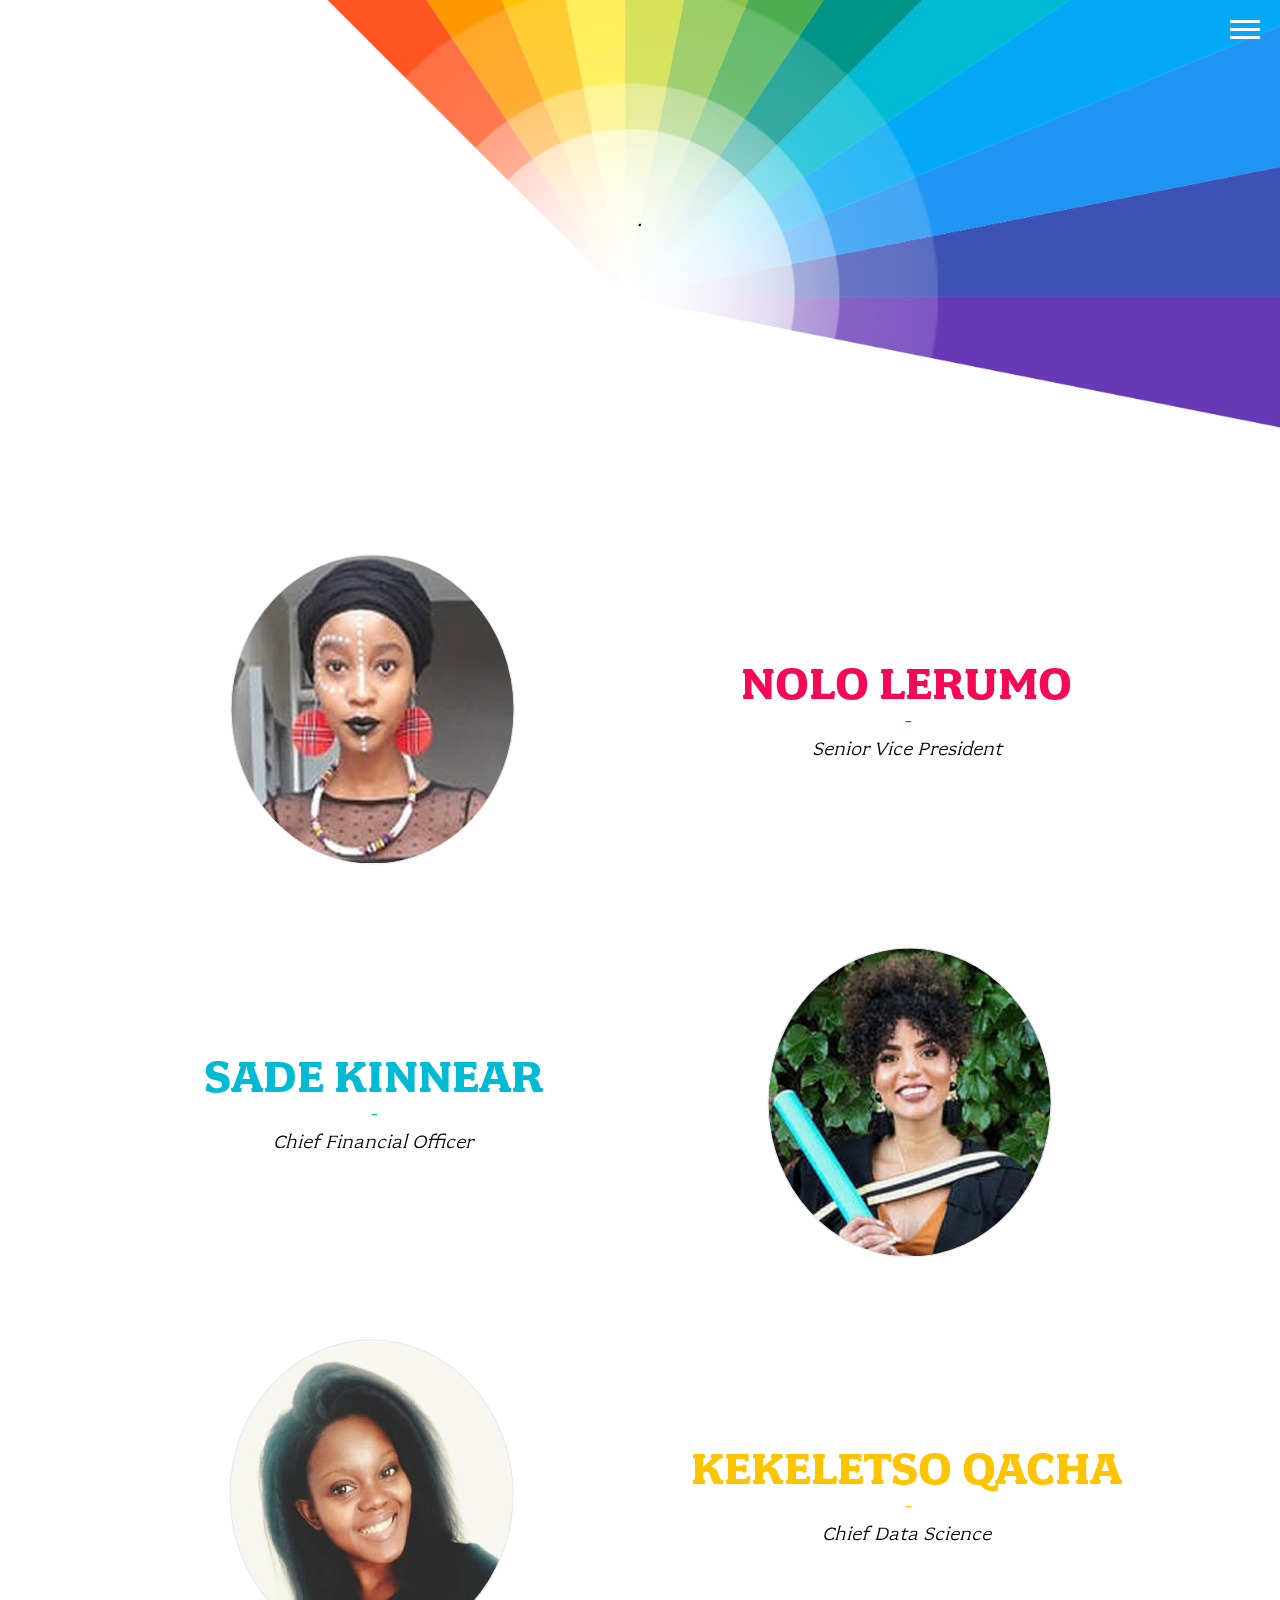
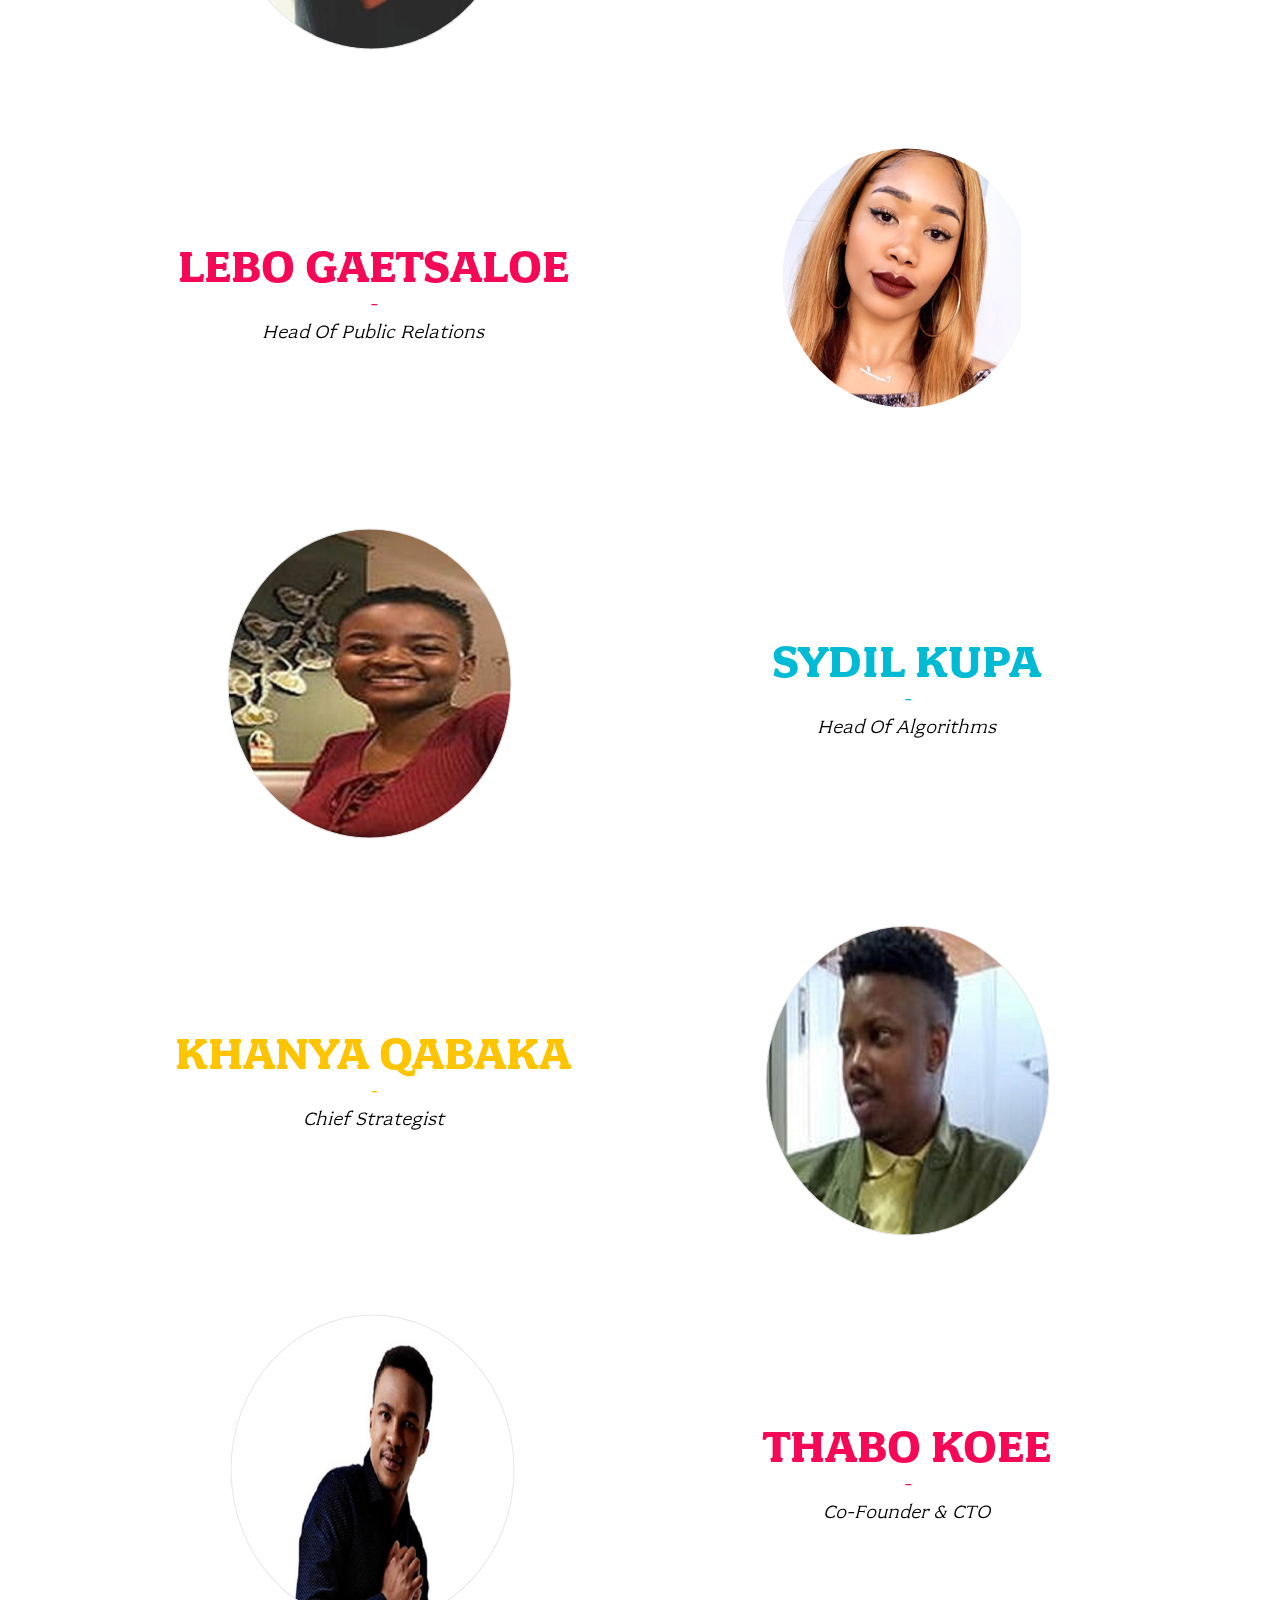
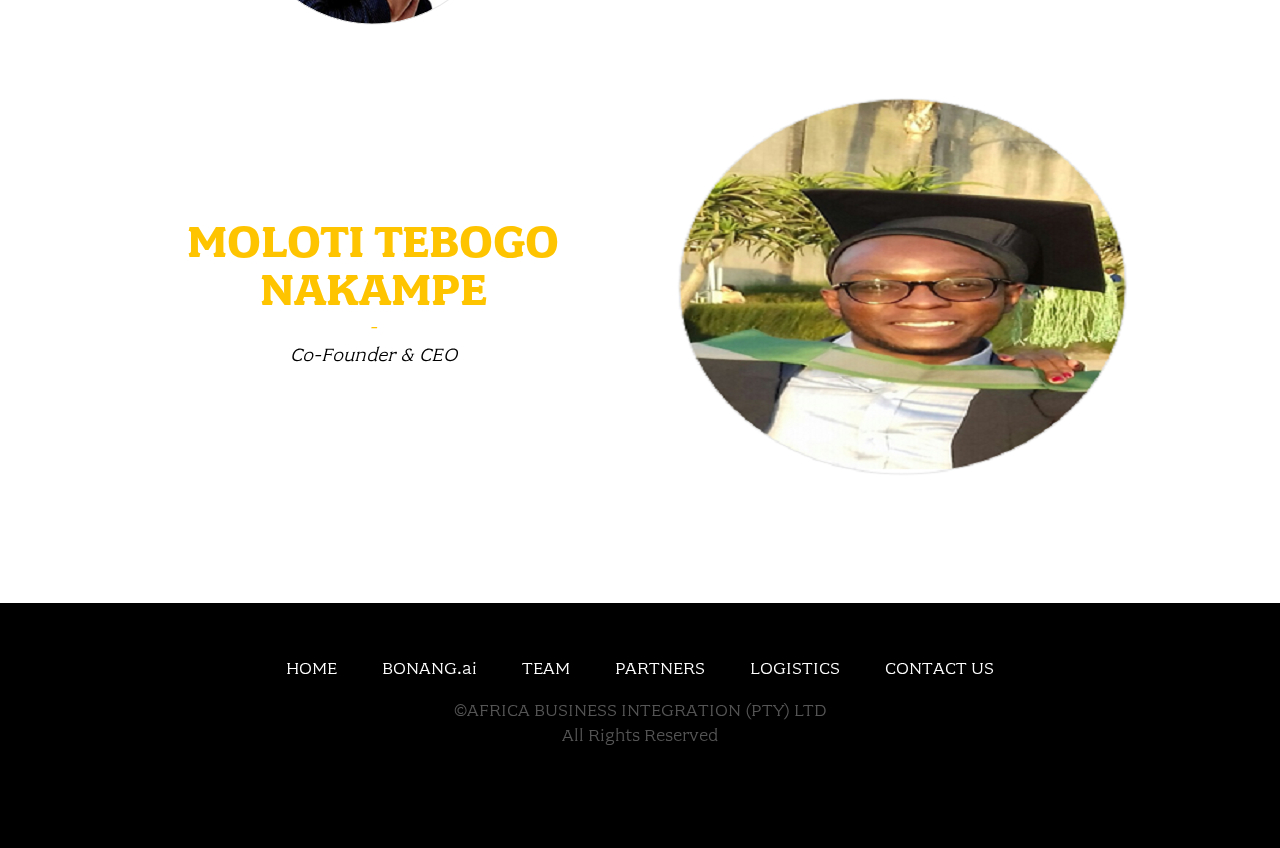
==== commit 0c3c4107: "Initial commit" ====
--- a/bonang.html
+++ b/bonang.html
@@ -41,7 +41,7 @@
         <div class="row">
             <div class="bonang jimmy">
                 <div class="columns medium-5 large-6 xlarge-5 xlarge-offset-1">
-                    <img src="images/nolo.png" alt="Jimmy Three Legs">
+                    <img src="images/nolo.PNG" alt="Jimmy Three Legs">
                 </div>
 
                 <div class="columns medium-7 large-6 xlarge-5 xxlarge-4">
@@ -57,7 +57,7 @@
         <div class="row">
             <div class="bonang henry">
                 <div class="columns medium-5 medium-push-7 large-6 large-push-6 xlarge-5 xlarge-offset-1 xlarge-push-5">
-                    <img src="images/sade.png" alt="Hot Shoe Henry">
+                    <img src="images/sade.PNG" alt="Hot Shoe Henry">
                 </div>
 
                 <div class="columns medium-7 medium-pull-5 large-6 large-pull-6 xlarge-5 xlarge-pull-5 xxlarge-4 xxlarge-offset-1">
@@ -73,7 +73,7 @@
         <div class="row">
             <div class="bonang veronica">
                 <div class="columns medium-5 large-6 xlarge-5 xlarge-offset-1">
-                    <img src="images/keke.png" alt="Veronica">
+                    <img src="images/keke.PNG" alt="Veronica">
                 </div>
 
                 <div class="columns medium-7 large-6 xlarge-5 xxlarge-4">
@@ -89,7 +89,7 @@
         <div class="row">
             <div class="bonang mol">
                 <div class="columns medium-5 medium-push-7 large-6 large-push-6 xlarge-5 xlarge-offset-1 xlarge-push-5">
-                    <img src="images/Lebo.png" alt="Hot Shoe Henry">
+                    <img src="images/lebo.PNG" alt="Hot Shoe Henry">
                 </div>
 
                 <div class="columns medium-7 medium-pull-5 large-6 large-pull-6 xlarge-5 xlarge-pull-5 xxlarge-4 xxlarge-offset-1">
@@ -105,7 +105,7 @@
         <div class="row">
             <div class="bonang thabo">
                 <div class="columns medium-5 large-6 xlarge-5 xlarge-offset-1">
-                    <img src="images/Sydil.png" alt="Veronica">
+                    <img src="images/sydil.PNG" alt="Veronica">
                 </div>
 
                 <div class="columns medium-7 large-6 xlarge-5 xxlarge-4">
@@ -121,7 +121,7 @@
         <div class="row">
             <div class="bonang nolo">
                 <div class="columns medium-5 medium-push-7 large-6 large-push-6 xlarge-5 xlarge-offset-1 xlarge-push-5">
-                    <img src="images/khanya.png" alt="Hot Shoe Henry">
+                    <img src="images/khanya.PNG" alt="Hot Shoe Henry">
                 </div>
 
                 <div class="columns medium-7 medium-pull-5 large-6 large-pull-6 xlarge-5 xlarge-pull-5 xxlarge-4 xxlarge-offset-1">
@@ -137,7 +137,7 @@
         <div class="row">
             <div class="bonang sade">
                 <div class="columns medium-5 large-6 xlarge-5 xlarge-offset-1">
-                    <img src="images/thabo.png" alt="Veronica">
+                    <img src="images/thabo.PNG" alt="Veronica">
                 </div>
 
                 <div class="columns medium-7 large-6 xlarge-5 xxlarge-4">
@@ -153,7 +153,7 @@
         <div class="row">
             <div class="bonang nolo">
                 <div class="columns medium-5 medium-push-7 large-6 large-push-6 xlarge-5 xlarge-offset-1 xlarge-push-5">
-                    <img src="images/mol.png" alt="Hot Shoe Henry">
+                    <img src="images/mol.PNG" alt="Hot Shoe Henry">
                 </div>
 
                 <div class="columns medium-7 medium-pull-5 large-6 large-pull-6 xlarge-5 xlarge-pull-5 xxlarge-4 xxlarge-offset-1">
